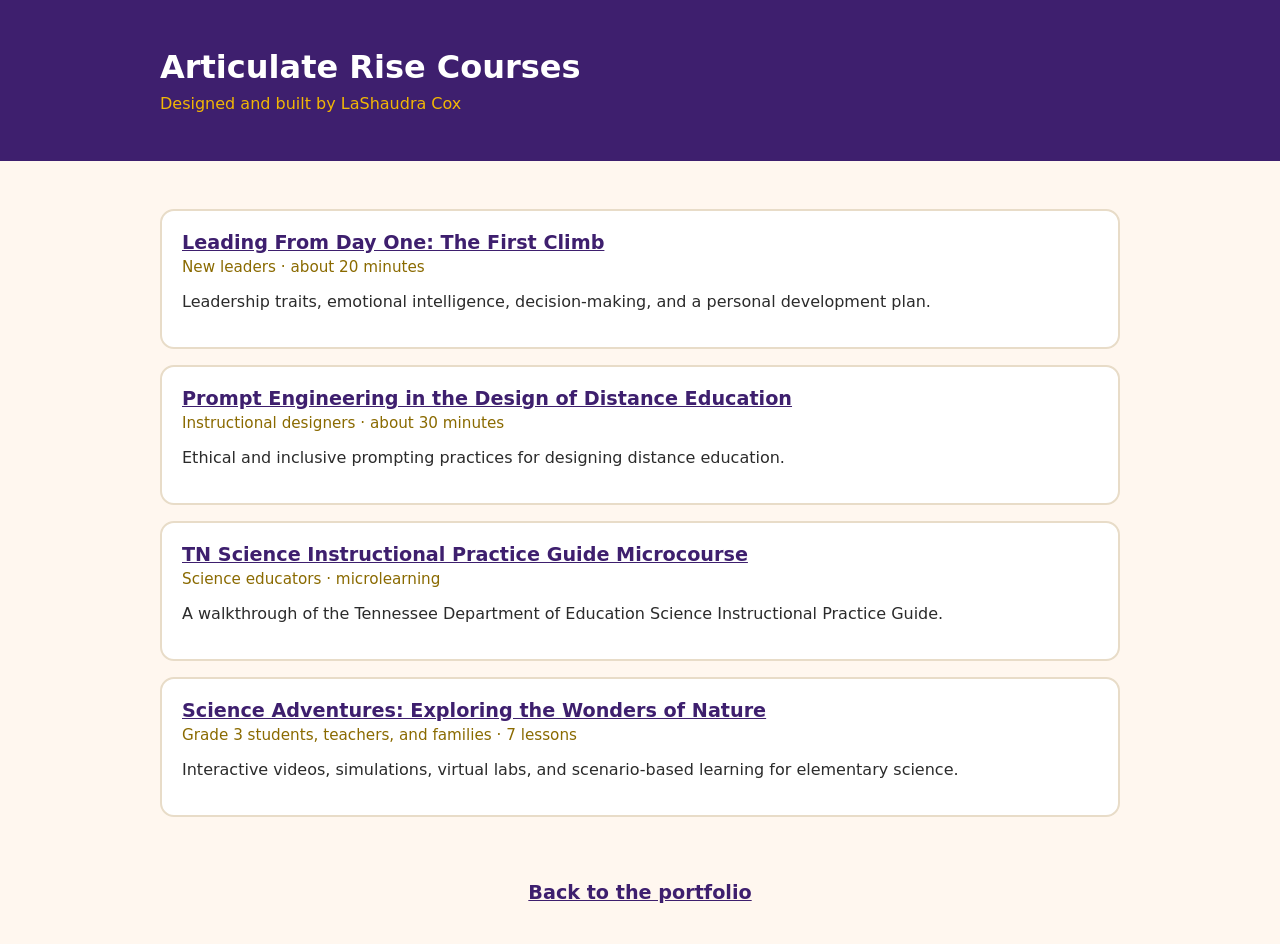
==== index.html @ c2ada001 "Add four Rise courses for GitHub Pages Leading From Day One, Prompt Engineering (with a SCORM 1.2 AP" ====
<!DOCTYPE html>
<html lang="en">
<head>
<meta charset="utf-8">
<meta name="viewport" content="width=device-width, initial-scale=1">
<title>Rise Courses · LaShaudra Cox</title>
<style>
  body{margin:0;font-family:system-ui,-apple-system,"Segoe UI",Arial,sans-serif;background:#fff7ef;color:#2b2b2b}
  header{background:#3e1f6e;color:#fff;padding:48px 24px}
  header .wrap,main{max-width:960px;margin:0 auto}
  h1{margin:0 0 8px;font-size:2rem}
  header p{margin:0;color:#f2b705}
  main{padding:32px 24px 48px}
  ul{list-style:none;padding:0;display:grid;gap:16px}
  li{background:#fff;border:2px solid #e8dcc8;border-radius:14px;padding:20px}
  a{color:#3e1f6e;font-weight:700;font-size:1.2rem}
  a:focus-visible{outline:3px solid #f2b705;outline-offset:3px}
  .meta{color:#8a6a00;font-size:.95rem;margin:4px 0 8px}
  footer{text-align:center;padding:0 24px 40px}
</style>
</head>
<body>
<header><div class="wrap">
  <h1>Articulate Rise Courses</h1>
  <p>Designed and built by LaShaudra Cox</p>
</div></header>
<main>
  <ul>
    <li><a href="leading-from-day-one/index.html">Leading From Day One: The First Climb</a>
      <p class="meta">New leaders · about 20 minutes</p>
      <p>Leadership traits, emotional intelligence, decision-making, and a personal development plan.</p></li>
    <li><a href="prompt-engineering/index.html">Prompt Engineering in the Design of Distance Education</a>
      <p class="meta">Instructional designers · about 30 minutes</p>
      <p>Ethical and inclusive prompting practices for designing distance education.</p></li>
    <li><a href="tn-science-ipg/index.html">TN Science Instructional Practice Guide Microcourse</a>
      <p class="meta">Science educators · microlearning</p>
      <p>A walkthrough of the Tennessee Department of Education Science Instructional Practice Guide.</p></li>
    <li><a href="science-adventures/index.html">Science Adventures: Exploring the Wonders of Nature</a>
      <p class="meta">Grade 3 students, teachers, and families · 7 lessons</p>
      <p>Interactive videos, simulations, virtual labs, and scenario-based learning for elementary science.</p></li>
  </ul>
</main>
<footer><a href="https://lashaudracoxportfolio.com/">Back to the portfolio</a></footer>
</body>
</html>
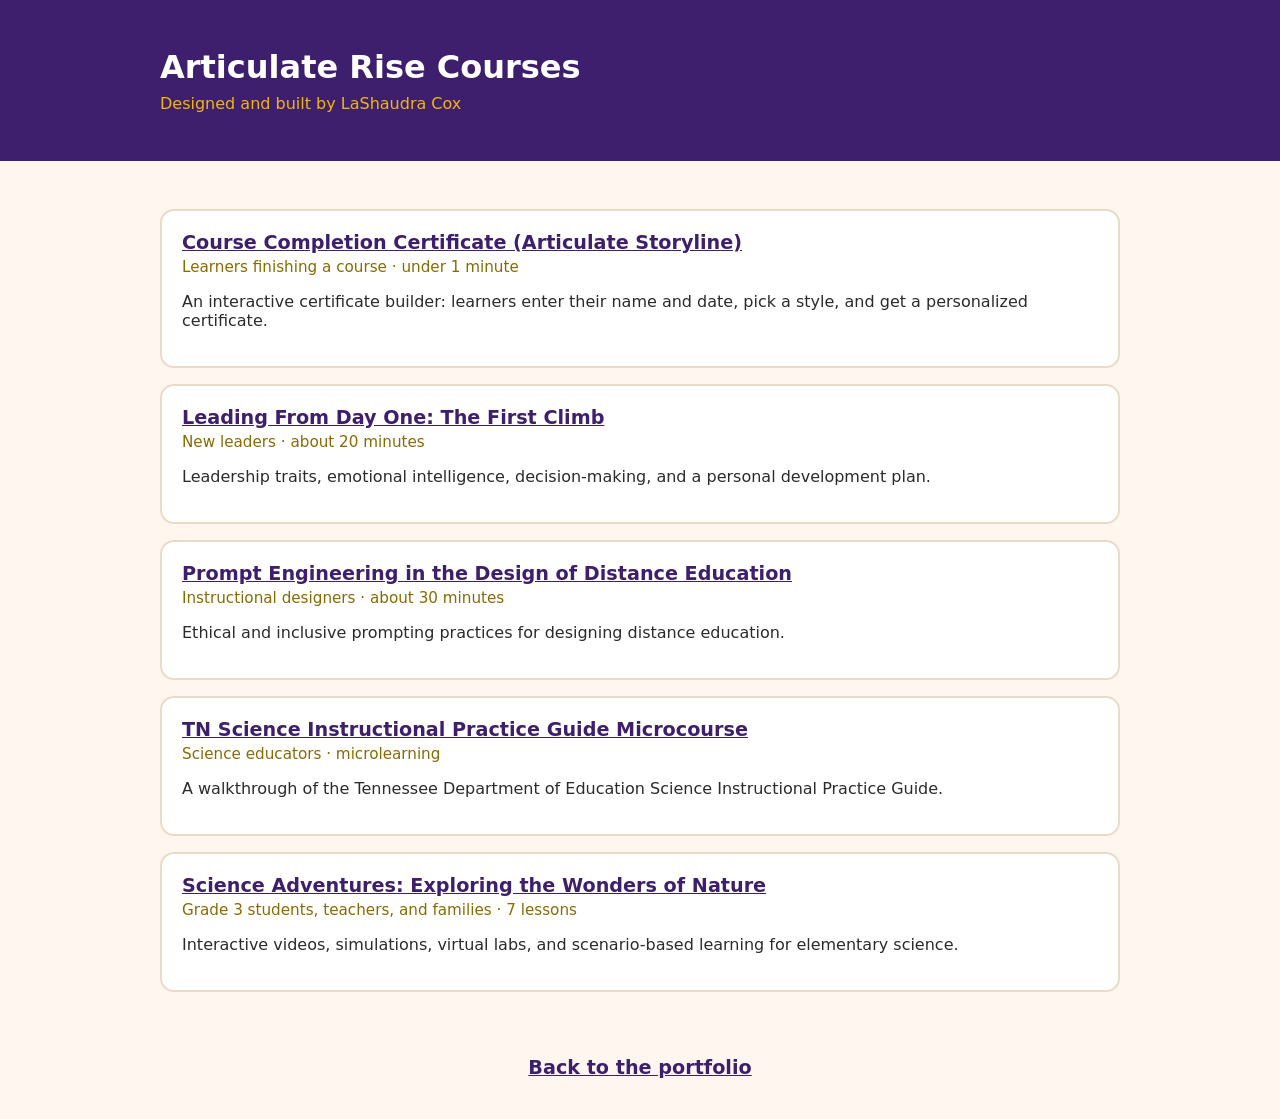
==== commit bc3a4378: "Add Storyline Course Completion Certificate Co-Authored-By: Claude Opus 5.5 <noreply@anthropic.com> " ====
--- a/index.html
+++ b/index.html
@@ -26,6 +26,9 @@
 </div></header>
 <main>
   <ul>
+    <li><a href="course-completion-certificate/index.html">Course Completion Certificate (Articulate Storyline)</a>
+      <p class="meta">Learners finishing a course · under 1 minute</p>
+      <p>An interactive certificate builder: learners enter their name and date, pick a style, and get a personalized certificate.</p></li>
     <li><a href="leading-from-day-one/index.html">Leading From Day One: The First Climb</a>
       <p class="meta">New leaders · about 20 minutes</p>
       <p>Leadership traits, emotional intelligence, decision-making, and a personal development plan.</p></li>
